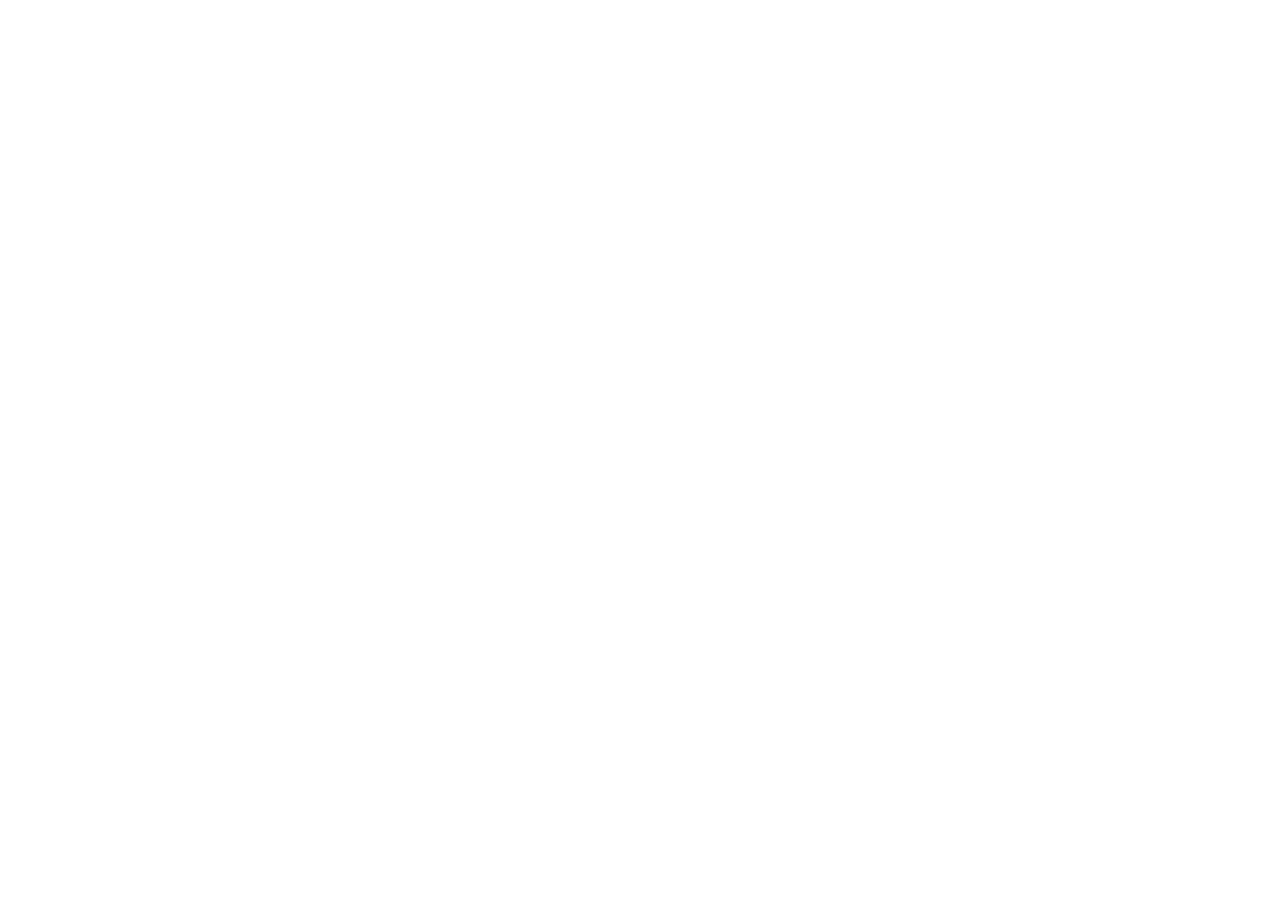
==== library/index.html @ 4f559829 "feat: add html and css file" ====
<!DOCTYPE html>
<html lang="en">
<head>
    <meta charset="UTF-8">
    <meta name="viewport" content="width=device-width, initial-scale=1.0">
    <title>Document</title>
</head>
<body>
    
</body>
</html>
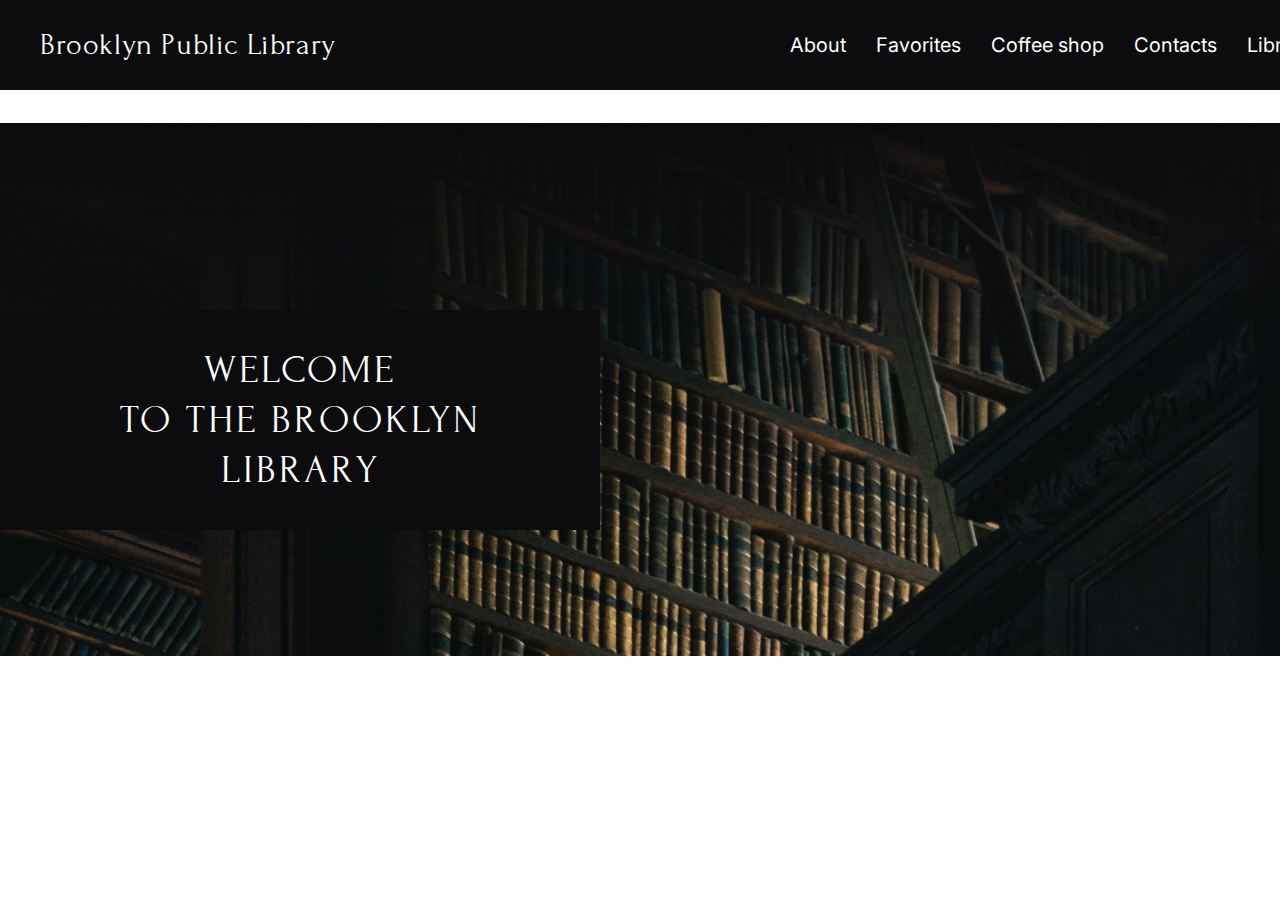
==== commit 4dd7ef77: "feat: add Welcome section" ====
--- a/library/index.html
+++ b/library/index.html
@@ -3,9 +3,41 @@
 <head>
     <meta charset="UTF-8">
     <meta name="viewport" content="width=device-width, initial-scale=1.0">
+    <link rel="preconnect" href="https://fonts.googleapis.com">
+    <link rel="preconnect" href="https://fonts.gstatic.com" crossorigin>
+    <link href="https://fonts.googleapis.com/css2?family=Forum&family=Inter&display=swap" rel="stylesheet">
+    <link rel="stylesheet" href="style.css">
     <title>Document</title>
 </head>
 <body>
-    
+    <header class="header">
+        <div class="container">
+            <div class="header__wrapper">
+            <h1 class="header__title title">Brooklyn Public Library</h1>
+            <div class="header__wrapper_small">
+            <nav class="header__navigation">
+                <ul class="header__list">
+                    <li class="header__items"> <a href="#">About</a> </li>
+                    <li class="header__items"> <a href="#">Favorites</a> </li>
+                    <li class="header__items"> <a href="#">Coffee shop</a></li>
+                    <li class="header__items"> <a href="#">Contacts</a> </li>
+                    <li class="header__items"> <a href="#">Library Card</a> </li>
+                </ul>
+            </nav>
+            <div class="header__icon"> <img src="icons/Subtract.svg" alt="icon">
+            </div>
+        </div>
+        </div>
+        </div>
+    </header>
+    <main class="main">
+        <section class="welcome">
+            <div class="container welcome__container">
+                <div class="welcome__wrapper">
+                    <to class="welcome__title title"> Welcome  <br> to the Brooklyn <br> Library</h2>
+                </div>
+            </div>
+        </section>
+    </main>
 </body>
 </html>--- a/library/style.css
+++ b/library/style.css
@@ -0,0 +1,104 @@
+*{
+    box-sizing: border-box;
+    margin: 0;
+    padding: 0;
+    font-family: 'Inter', sans-serif;
+    font-weight: 400;
+}
+.container{
+    width: 1440px;
+    margin: 0 auto;
+    padding: 0 20px;
+}
+
+.header{
+    height: 90px;
+    padding: 20px;
+    background-color: #0C0C0E;
+}
+
+.header__wrapper{
+    display: flex;
+    gap: 454px;
+}
+
+.title{
+    font-family: 'Forum', cursive;
+    font-weight: 400;
+    font-size: 40px;
+    line-height: 40px;
+    letter-spacing: 2px;
+    text-transform: capitalize;
+    color: #0C0C0E;
+}
+
+.header__title{
+    color: #FFF;
+    font-size: 30px;
+    line-height: 50px;
+    letter-spacing: 0.6px;
+}
+
+.header__wrapper_small{
+    display: flex;
+    gap: 40px;
+    align-items: center;
+}
+
+.header__list{
+    display: flex;
+    gap: 30px;
+    list-style: none;
+}
+
+.header__items a{
+    color: #FFFFFF;
+    line-height: 50px;
+    font-size: 20px;
+    text-decoration: none;
+}
+
+.header__items a:hover{
+    text-decoration: underline;
+    width: 28px;
+    height: 28px;
+
+}
+
+.header__icon{
+    flex-shrink: 0;
+    width: 28px;
+    height: 28px;
+}
+
+.header__icon img{
+    width: 28px;
+    height: 28px;
+}
+
+.welcome{
+    height: 600px;
+    background: url(img/1.png) no-repeat center/100%;
+}
+
+.welcome__container{
+    padding-top: 220px;
+    padding-left: 0;
+
+}
+
+.welcome__wrapper{
+    width: 600px;
+    height: 220px;
+    padding: 35px 40px;
+    background-color: #0C0C0E;
+    text-align: center;
+}
+
+
+.welcome__title{
+    color: #FFF;
+    line-height: 50px;
+    letter-spacing: 3px;
+    text-transform: uppercase;
+}
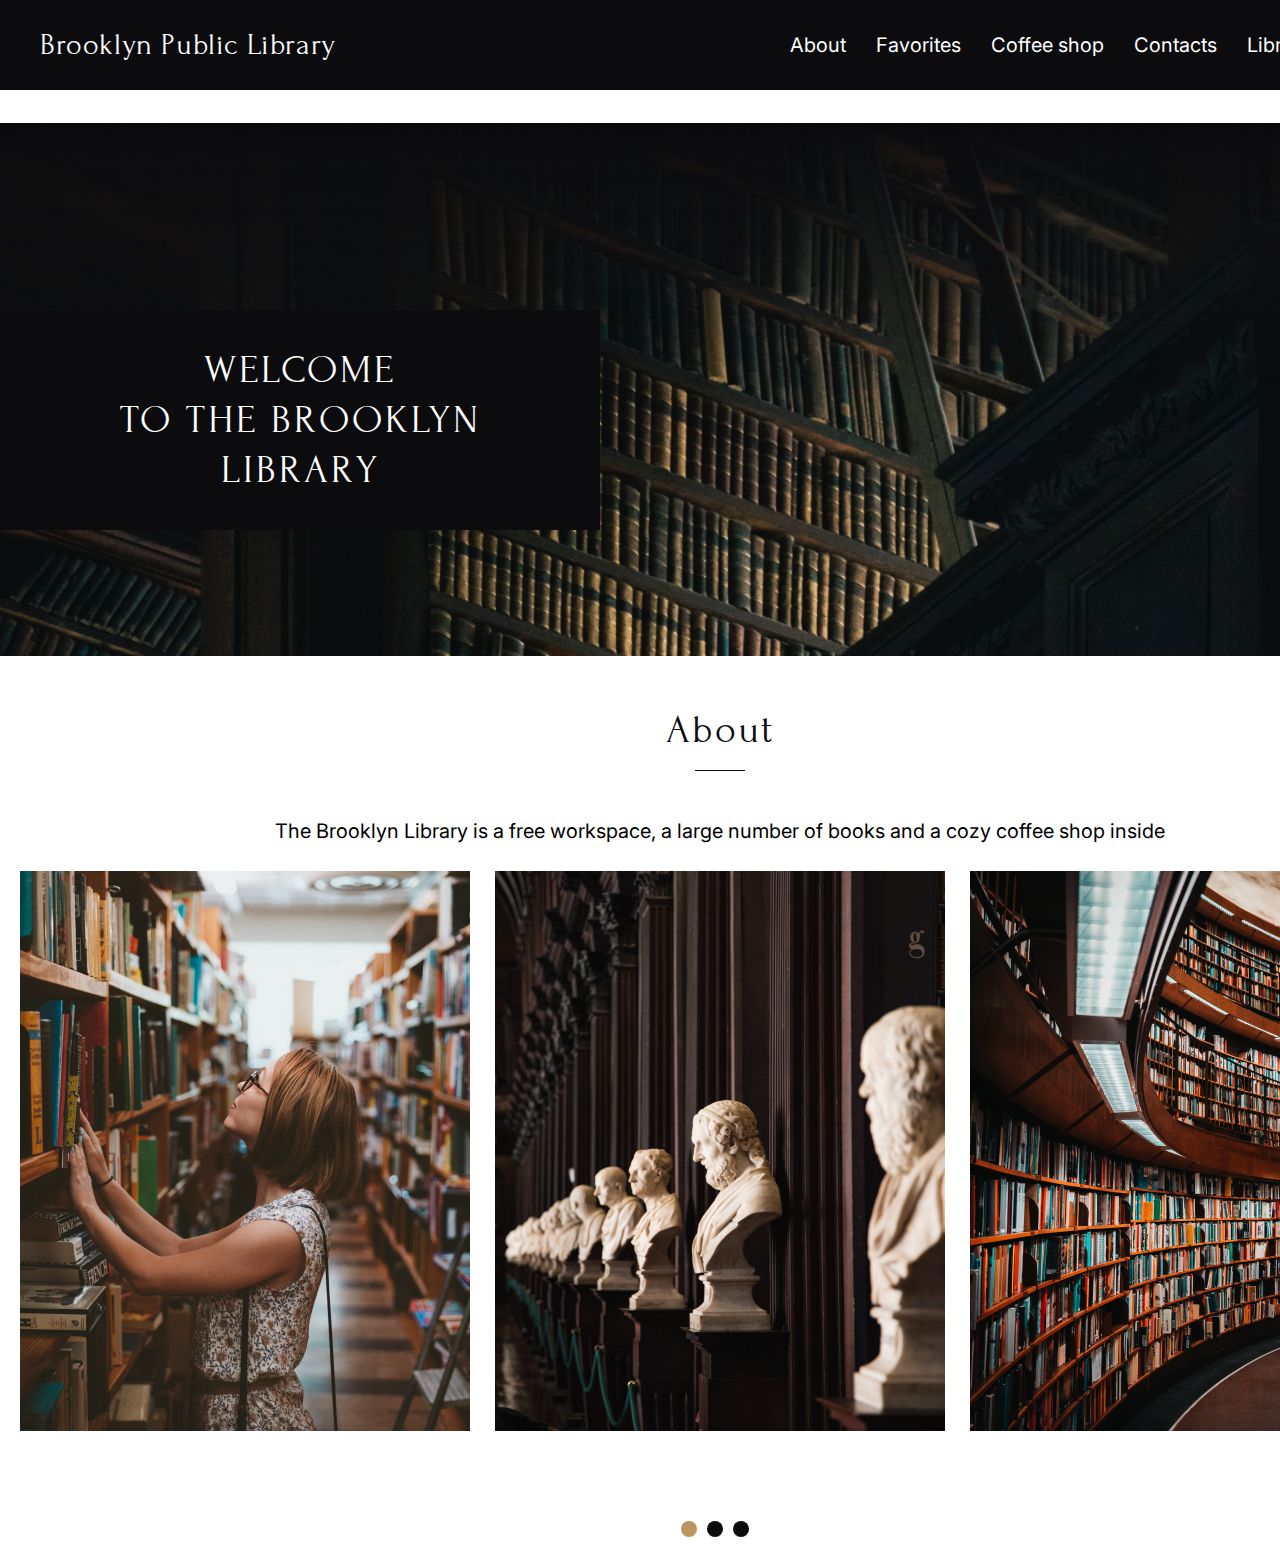
==== commit 99548efd: "feat: add section About" ====
--- a/library/index.html
+++ b/library/index.html
@@ -38,6 +38,26 @@
                 </div>
             </div>
         </section>
+        <section class="about">
+            <div class="container">
+                <div class="about__wrapper">
+                    <h2 class="about__title title">About</h2>
+                    <div class="line"></div>
+                    <div class="about__subtitle">The Brooklyn Library is a free workspace, a large number of books and a cozy coffee shop inside </div>
+                    <div class="about__carousel">
+                        <div class="about__items"> <img src="img/about1.png" alt="girl" class="about__img"></div>
+                        <div class="about__items"> <img src="img/about2.png" alt="statue" class="about__img"></div>
+                        <div class="about__items"> <img src="img/about3.png" alt="books" class="about__img"></div>
+                    </div>
+                    <div class="pagination">
+                        <div class="pagination__items"> <div class="active"></div></div>
+                        <div class="pagination__items"> <div></div></div>
+                        <div class="pagination__items"> <div></div></div>
+                    </div>
+                </div>
+
+            </div>
+        </section>
     </main>
 </body>
 </html>--- a/library/style.css
+++ b/library/style.css
@@ -95,10 +95,72 @@
     text-align: center;
 }
 
-
 .welcome__title{
     color: #FFF;
     line-height: 50px;
     letter-spacing: 3px;
     text-transform: uppercase;
 }
+
+.about{
+    height: 837px;
+    padding: 20px 0 40px 0;
+}
+
+.about__wrapper{
+    display: flex;
+    flex-direction: column;
+    justify-content: center;
+    align-items: center;
+}
+
+.line{
+    width: 50px;
+    height: 1px;
+    background-color:#0C0C0E;
+    margin-top: 20px;
+}
+
+.about__subtitle{
+    color: #000;
+    font-size: 20px;
+    line-height: 40px;
+    margin-top: 40px;
+}
+
+.about__carousel{
+    display: flex;
+    gap: 25px;
+    margin-top: 20px;
+}
+
+.about__items{
+    width: 450px;
+    height: 650px;
+}
+
+.about__items img{
+    width: 100%;
+}
+
+.pagination{
+    display: flex;
+}
+
+.pagination__items{
+    flex-shrink: 0;
+    width: 26px;
+    height: 26px;
+}
+
+.pagination__items div{
+    text-decoration: none;
+    width: 16px;
+    height: 16px;
+    border-radius: 50%;
+    background-color: #0C0C0E;
+}
+
+.pagination__items div.active{
+    background-color: #BB945F;
+}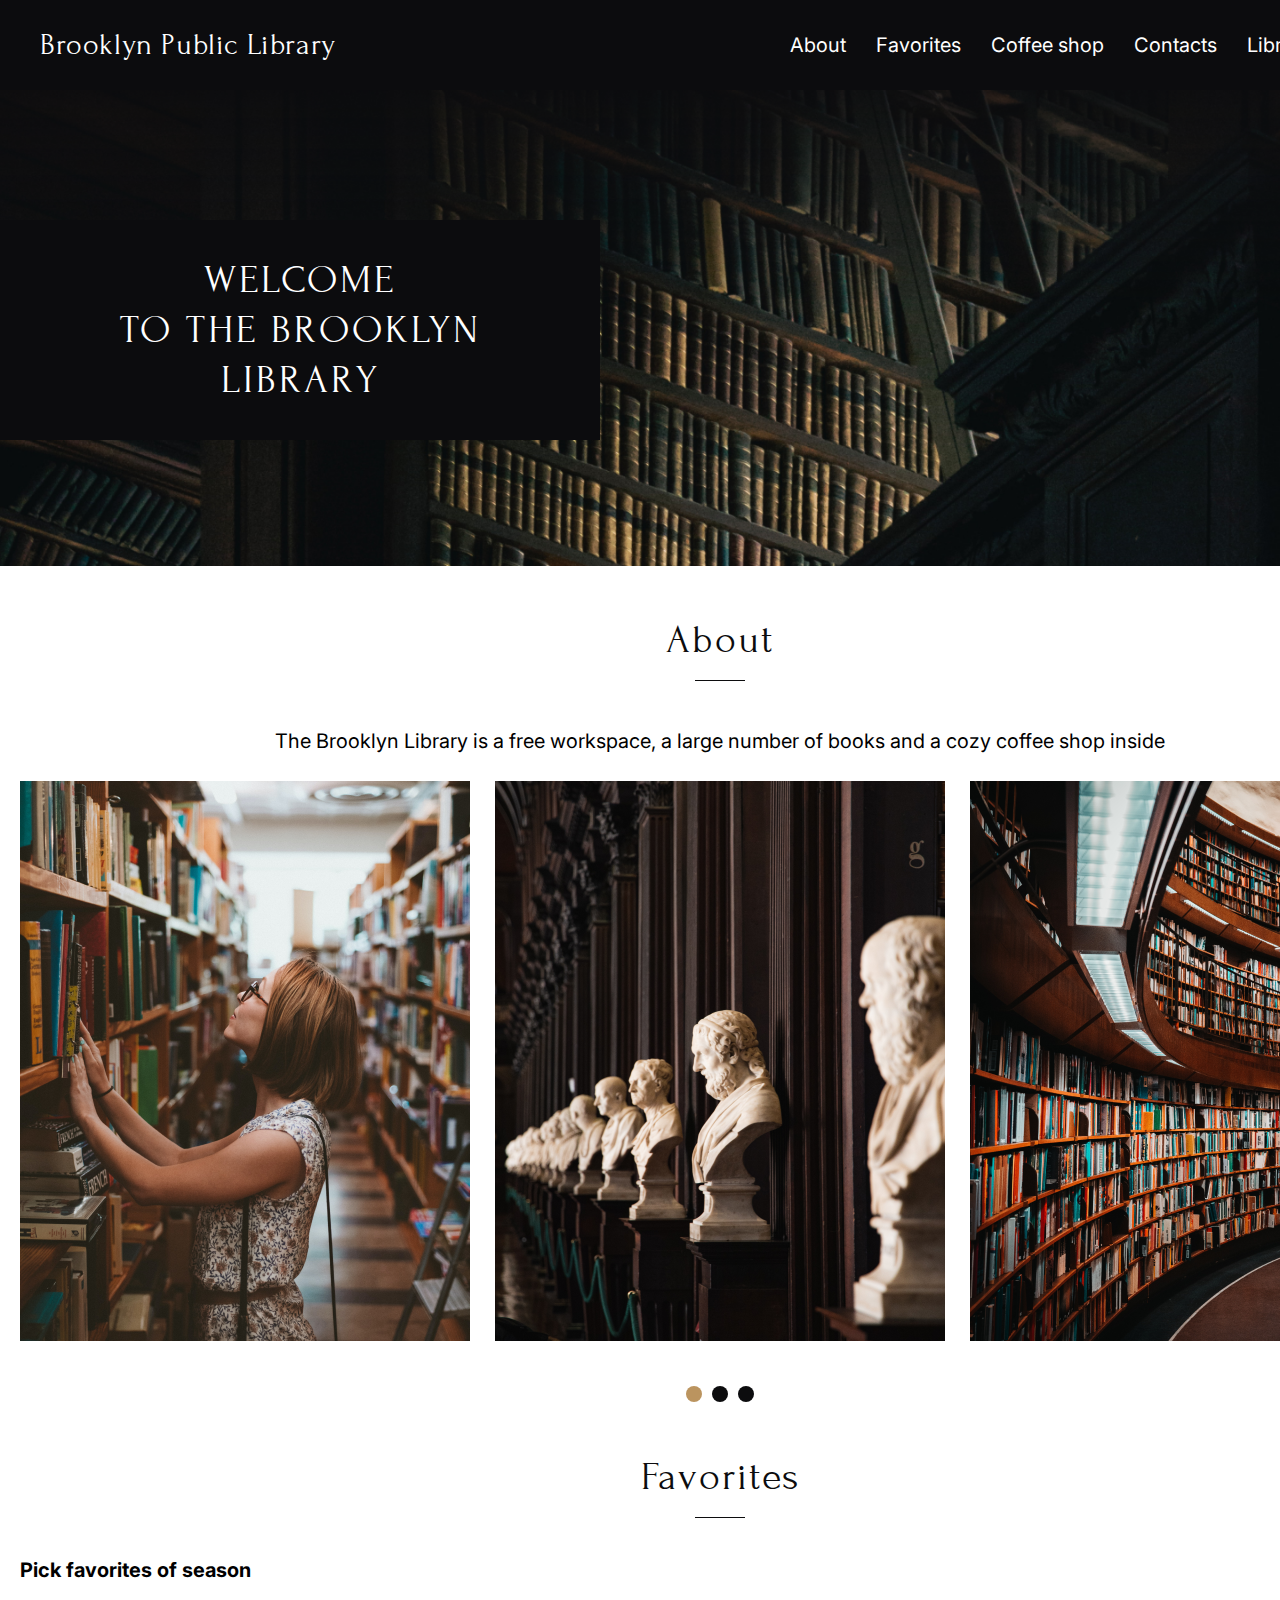
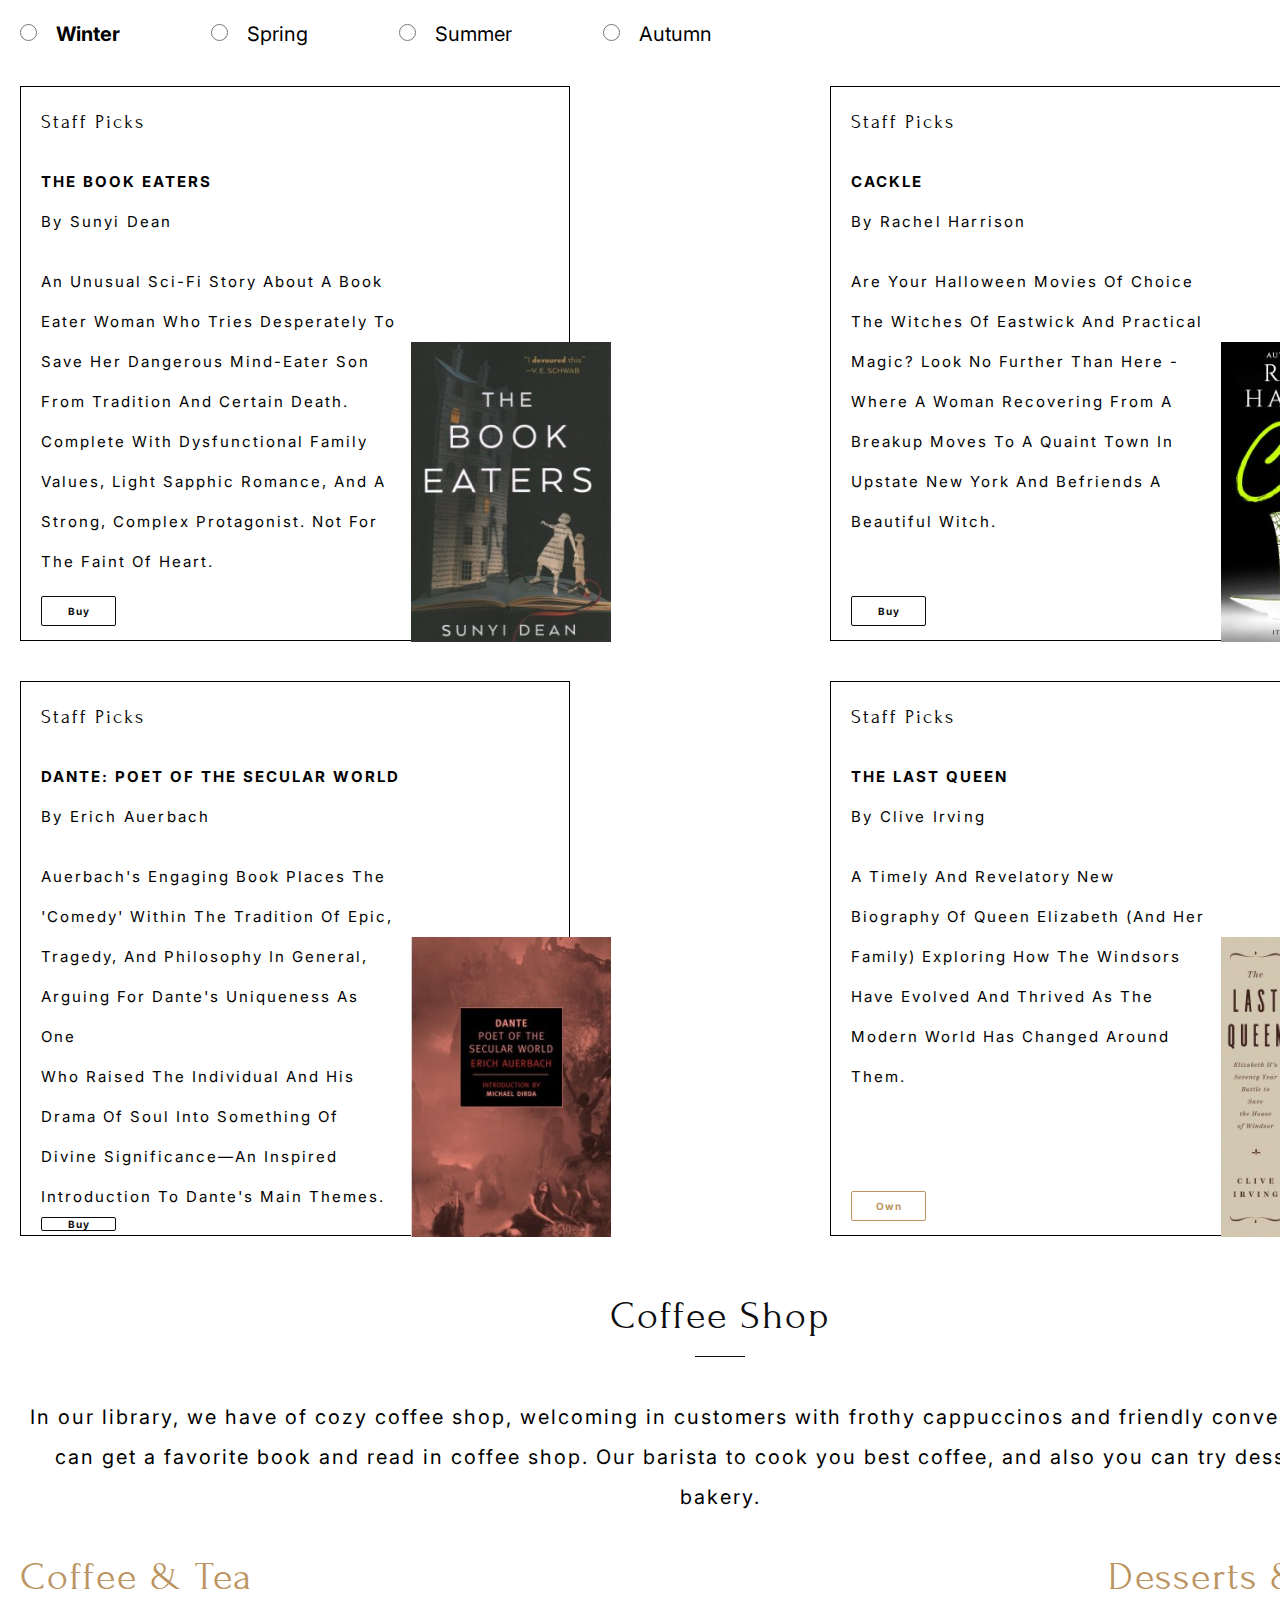
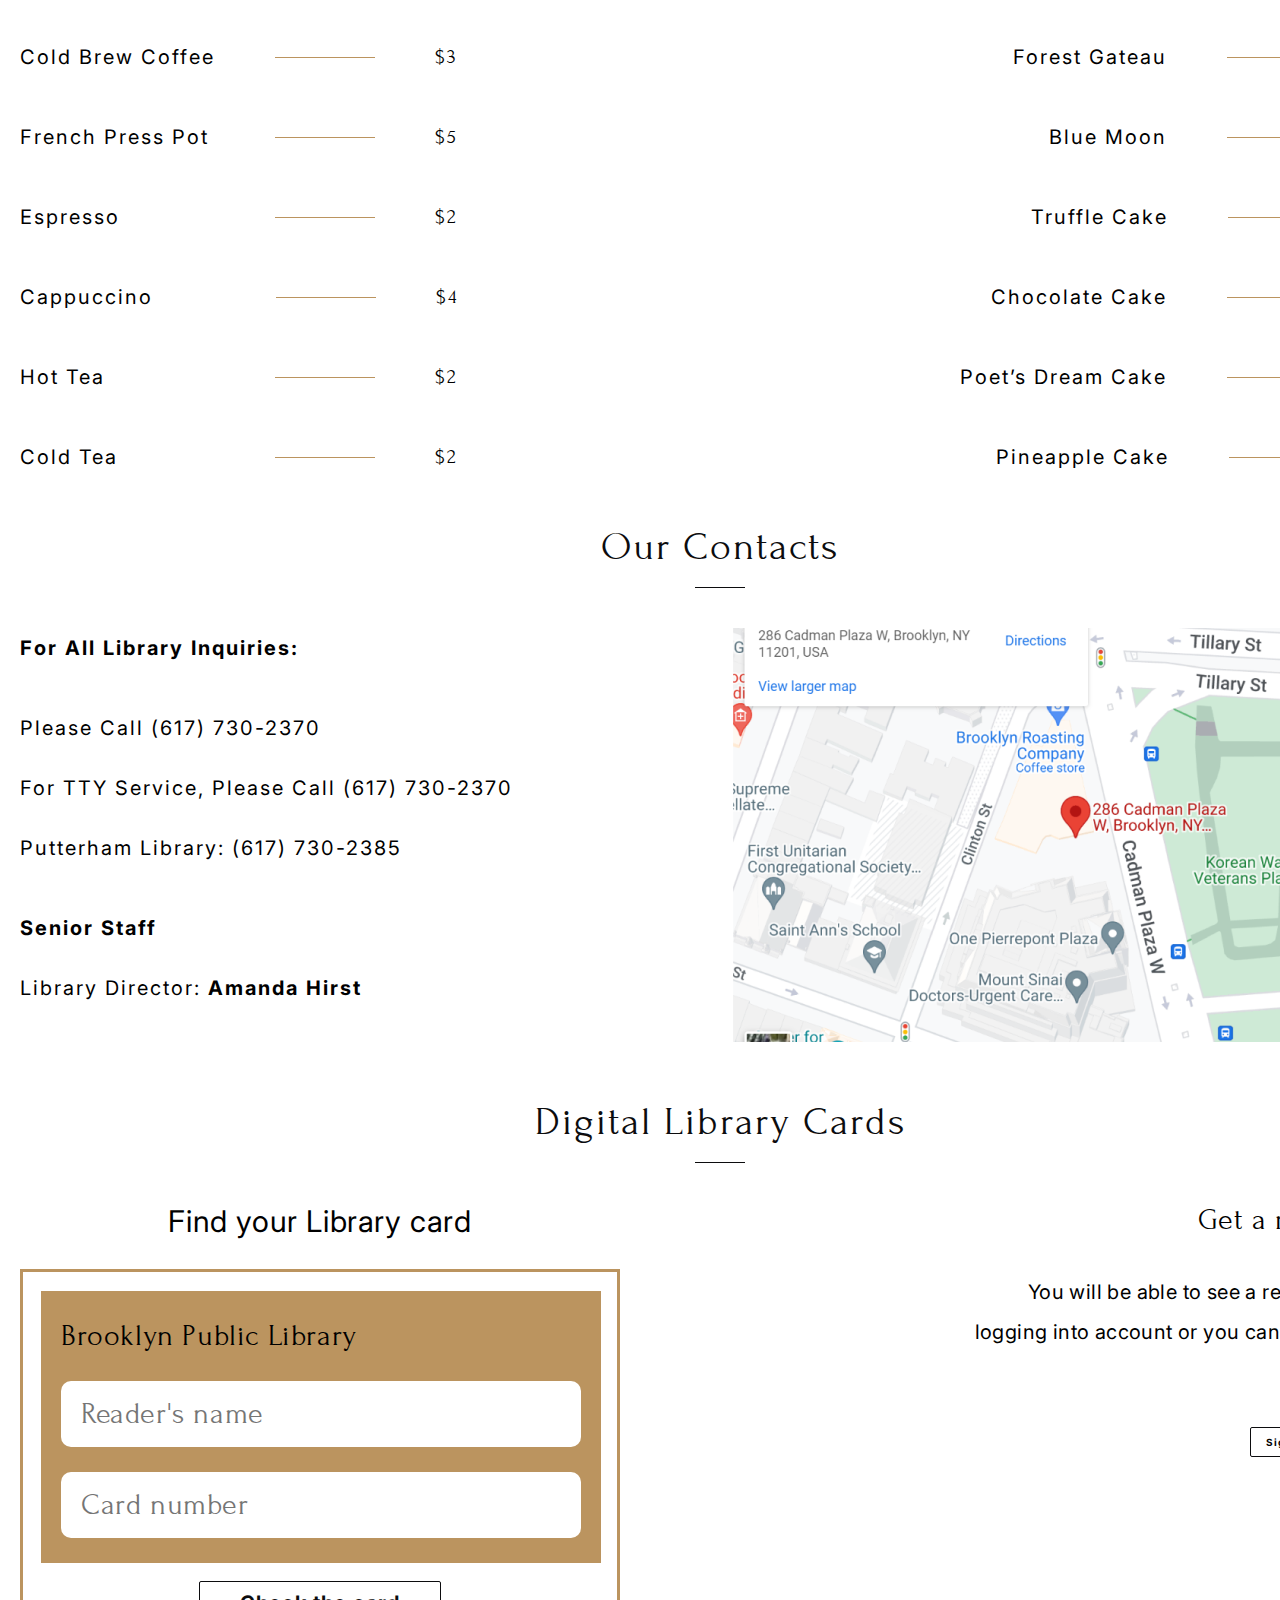
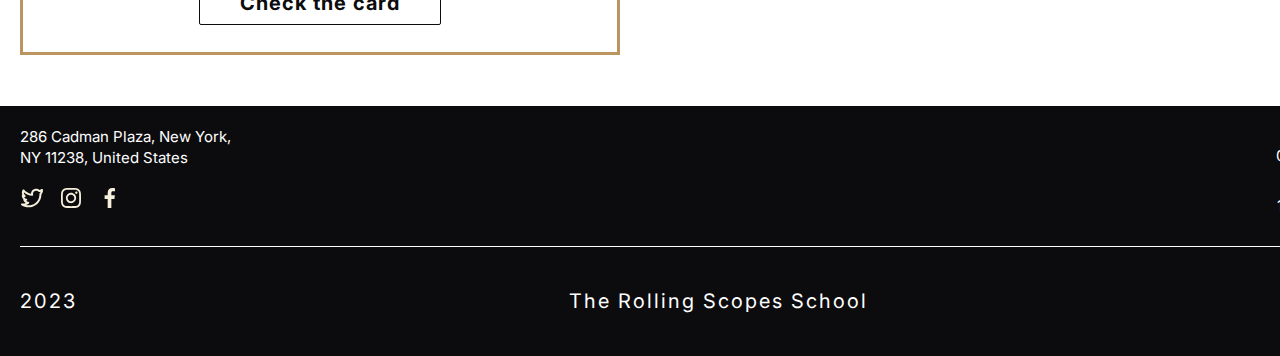
==== commit 8d7f529a: "feat: add all section" ====
--- a/library/index.html
+++ b/library/index.html
@@ -5,59 +5,435 @@
     <meta name="viewport" content="width=device-width, initial-scale=1.0">
     <link rel="preconnect" href="https://fonts.googleapis.com">
     <link rel="preconnect" href="https://fonts.gstatic.com" crossorigin>
-    <link href="https://fonts.googleapis.com/css2?family=Forum&family=Inter&display=swap" rel="stylesheet">
+    <link href="https://fonts.googleapis.com/css2?family=Forum&family=Inter:wght@400;700&display=swap" rel="stylesheet">    
     <link rel="stylesheet" href="style.css">
     <title>Document</title>
+    <link type="image/x-icon" rel="icon" href="icons/favicon.ico">
 </head>
 <body>
     <header class="header">
+        <div class="header__head">
         <div class="container">
             <div class="header__wrapper">
             <h1 class="header__title title">Brooklyn Public Library</h1>
             <div class="header__wrapper_small">
             <nav class="header__navigation">
                 <ul class="header__list">
-                    <li class="header__items"> <a href="#">About</a> </li>
-                    <li class="header__items"> <a href="#">Favorites</a> </li>
-                    <li class="header__items"> <a href="#">Coffee shop</a></li>
-                    <li class="header__items"> <a href="#">Contacts</a> </li>
-                    <li class="header__items"> <a href="#">Library Card</a> </li>
+                    <li class="header__items"> <a href="#about">About</a> </li>
+                    <li class="header__items"> <a href="#favorites">Favorites</a> </li>
+                    <li class="header__items"> <a href="#coffee">Coffee shop</a></li>
+                    <li class="header__items"> <a href="#contact">Contacts</a> </li>
+                    <li class="header__items"> <a href="#library">Library Card</a> </li>
                 </ul>
             </nav>
             <div class="header__icon"> <img src="icons/Subtract.svg" alt="icon">
             </div>
         </div>
         </div>
+    </div>
         </div>
-    </header>
-    <main class="main">
         <section class="welcome">
             <div class="container welcome__container">
                 <div class="welcome__wrapper">
-                    <to class="welcome__title title"> Welcome  <br> to the Brooklyn <br> Library</h2>
-                </div>
-            </div>
-        </section>
-        <section class="about">
+                    <h2 class="welcome__title title"> Welcome  <br> to the Brooklyn <br> Library</h2>
+                </div>
+            </div>
+        </section>
+
+    </header>
+    <main class="main">
+        <section class="about" id="about">
             <div class="container">
                 <div class="about__wrapper">
                     <h2 class="about__title title">About</h2>
-                    <div class="line"></div>
-                    <div class="about__subtitle">The Brooklyn Library is a free workspace, a large number of books and a cozy coffee shop inside </div>
+                    <div class="about__line line"></div>
+                    <div class="subtitle">The Brooklyn Library is a free workspace, a large number of books and a cozy coffee shop inside </div>
                     <div class="about__carousel">
                         <div class="about__items"> <img src="img/about1.png" alt="girl" class="about__img"></div>
                         <div class="about__items"> <img src="img/about2.png" alt="statue" class="about__img"></div>
                         <div class="about__items"> <img src="img/about3.png" alt="books" class="about__img"></div>
                     </div>
                     <div class="pagination">
-                        <div class="pagination__items"> <div class="active"></div></div>
-                        <div class="pagination__items"> <div></div></div>
-                        <div class="pagination__items"> <div></div></div>
-                    </div>
-                </div>
+                        <span class="pagination__items active"> </span>
+                        <span class="pagination__items"> </span>
+                        <span class="pagination__items"> </span>
+                    </div>
+                </div>
+            </div>
+        </section>
+        <section class="favorites" id="favorites">
+            <div class="container">
+                <div class="favorites__wrapper">
+                <h2 class="favorites__title title">Favorites</h2>
+                <div class="favorites__line line"></div>
+                <div class="favorites__subtitle">Pick favorites of season</div>
+            <div class="favorites__season">
+                <form action="#" class="favorite__form">
+                <input type="radio" id="winter" name="season" value="winter">
+                <label for="winter" class="favorite__formSeason season__active">Winter</label>
+                <input type="radio" id="spring" name="season" value="spring">
+                <label for="spring" class="favorite__formSeason">Spring</label>
+                <input type="radio" id="summer" name="season" value="summer">
+                <label for="summer" class="favorite__formSeason">Summer</label>
+                <input type="radio" id="autumn" name="season" value="autumn">
+                <label for="autumn" class="favorite__formSeason">Autumn</label>
+                </form>
+            </div>
+            <div class="favorites__books books books__winter">
+                <div class="booksWrapper">
+                    <div class="booksStaff">Staff Picks</div>
+                    <div class="books__line"></div>
+                        <h3 class="booksName"> The Book Eaters <br>
+                           <span>By Sunyi Dean</span></h3>
+                                <div class="booksInf"> An unusual sci-fi story about a book eater woman who tries desperately to save her dangerous
+                                    mind-eater son from tradition and certain death. Complete with dysfunctional family values, light Sapphic romance,
+                                    and a strong, complex protagonist. Not for the faint of heart.
+                                </div>
+                                <button type="button" class="booksBuy">Buy</button>
+                                <div class="booksImg"> <img src="img/winter1.png" alt="The Book Eaters"></div>
+                    </div>
+                <div class="booksWrapper">
+                    <div class="booksStaff">Staff Picks</div>
+                    <div class="books__line"></div>
+                        <h3 class="booksName">Cackle <br>
+                           <span>By Rachel Harrison</span> </h3>
+                                <div class="booksInf">Are your Halloween movies of choice The Witches of Eastwick and Practical Magic?
+                                    Look no further than here - where a woman recovering from a breakup moves to a quaint town in upstate
+                                    New York and befriends a beautiful witch.
+                                </div>
+                                <button type="button" class="booksBuy">Buy</button>
+                                <div class="booksImg"> <img src="img/winter2.png" alt="Cackle"></div>
+                    </div>
+                    <div class="booksWrapper">
+                        <div class="booksStaff">Staff Picks</div>
+                        <div class="books__line"></div>
+                            <h3 class="booksName"> Dante: Poet of the Secular World <br>
+                                <span>By Erich Auerbach </span></h3>
+                                    <div class="booksInf booksInf3"> Auerbach's engaging book places the 'Comedy' within the tradition of epic,
+                                        tragedy, and philosophy in general, arguing for Dante's uniqueness
+                                        as one <br> who raised the individual and his drama of soul into something of
+                                        divine significance—an inspired introduction to Dante's main themes. </div>
+                                    <button type="button" class="booksBuy">Buy</button>
+                                    <div class="booksImg"> <img src="img/winter3.png" alt="Dante"></div>
+                    </div>
+                <div class="booksWrapper">
+                    <div class="booksStaff">Staff Picks</div>
+                    <div class="books__line"></div>
+                        <h3 class="booksName">The Last Queen <br>
+                           <span>By Clive Irving</span> </h3>
+                                <div class="booksInf"> A timely and revelatory new biography of Queen Elizabeth (and her family)
+                                    exploring how the Windsors have evolved and thrived as the modern world has changed around them.
+                                </div>
+                                <button type="button" class="booksOwn" disabled>  Own </button>
+                                <div class="booksImg"> <img src="img/winter4.png" alt="The Last Queen"></div>
+                             </div>
+            </div>
+            <div class="favorites__books books books__spring">
+                <div class="booksWrapper">
+                    <div class="booksStaff">Staff Picks</div>
+                    <div class="books__line"></div>
+                        <h3 class="booksName">The Body <br>
+                            By Stephen King</h3>
+                                <div class="booksInf"> Powerful novel that takes you back to a nostalgic time, exploring 
+                                    both the beauty and danger and loss of innocence that is youth.
+                                </div>
+                                <button type="button" class="booksBuy">Buy</button>
+                                <div class="booksImg"> <img src="img/spring1.png" alt="The Body"></div>
+                    </div>
+                <div class="booksWrapper">
+                    <div class="booksStaff">Staff Picks</div>
+                    <div class="books__line"></div>
+                        <h3 class="booksName">Carry: A Memoir of Survival on Stolen Land<br>
+                            By Toni Jenson </h3>
+                                <div class="booksInf">This memoir about the author's relationship with gun violence 
+                                    feels both expansive and intimate, resulting in a lyrical indictment of the way things are.
+                                </div>
+                                <button type="button" class="booksBuy">Buy</button>
+                                <div class="booksImg"> <img src="img/spring2.png" alt="Carry"></div>
+                    </div>
+                    <div class="booksWrapper">
+                        <div class="booksStaff">Staff Picks</div>
+                        <div class="books__line"></div>
+                            <h3 class="booksName"> Days of Distraction <br>
+                                By Alexandra Chang </h3>
+                                    <div class="booksInf"> A sardonic view of Silicon Valley culture, a meditation on race,
+                                         and a journal of displacement and belonging, all in one form-defying package of spare prose. </div>
+                                         <button type="button" class="booksBuy">Buy</button>
+                                    <div class="booksImg"> <img src="img/spring3.png" alt="Days of Distraction"></div>
+                    </div>
+                <div class="booksWrapper">
+                    <div class="booksStaff">Staff Picks</div>
+                    <div class="books__line"></div>
+                        <h3 class="booksName">Dominicana<br>
+                            By Angie Cruz</h3>
+                                <div class="booksInf"> A fascinating story of a teenage girl who marries a man twice her age with the promise to bring her to America.
+                                     Her marriage is an opportunity for her family to eventually immigrate. For fans of Isabel Allende and Julia Alvarez.
+                                </div>
+                                <button type="button" class="booksOwn" disabled>  Own </button>
+                                <div class="booksImg"> <img src="img/spring4.png" alt="Dominicana"></div>
+                             </div>
+            </div>
+            <div class="favorites__books books books__summer">
+                <div class="booksWrapper">
+                    <div class="booksStaff">Staff Picks</div>
+                    <div class="books__line"></div>
+                        <h3 class="booksName">Crude: A Memoir <br>
+                            By Pablo Fajardo & ​​Sophie Tardy-Joubert</h3>
+                                <div class="booksInf"> Drawing and color by Damien Roudeau | This book illustrates 
+                                    the struggles of a group of indigenous Ecuadoreans as they try to sue the ChevronTexaco company 
+                                    for damage their oil fields did to the Amazon and her people
+                                </div>
+                                <button type="button" class="booksBuy">Buy</button>
+                                <div class="booksImg"> <img src="img/summer1.png" alt="Crude: A Memoir"></div>
+                    </div>
+                <div class="booksWrapper">
+                    <div class="booksStaff">Staff Picks</div>
+                    <div class="books__line"></div>
+                        <h3 class="booksName">Let My People Go Surfin<br>
+                            By Yvon Chouinard </h3>
+                                <div class="booksInf"> Chouinard—climber, businessman, environmentalist—shares tales of courage and persistence 
+                                    from his experience of founding and leading Patagonia, Inc. 
+                                    Full title: Let My People Go Surfing: The Education of a Reluctant Businessman, Including 10 More Years of Business Unusual.
+                                </div>
+                                <button type="button" class="booksBuy">Buy</button>
+                                <div class="booksImg"> <img src="img/summer2.png" alt="Let My People Go Surfin"></div>
+                    </div>
+                    <div class="booksWrapper">
+                        <div class="booksStaff">Staff Picks</div>
+                        <div class="books__line"></div>
+                            <h3 class="booksName"> The Octopus Museum: Poems <br>
+                                By Brenda Shaughnessy </h3>
+                                    <div class="booksInf"> This collection of bold and scathingly beautiful feminist poems 
+                                        imagines what comes after our current age of environmental destruction, racism, sexism, and divisive politics. </div>
+                                    <a href="#" class="booksBuy">Buy</a>
+                                    <div class="booksImg"> <img src="img/summer3.png" alt="The Octopus Museum: Poems"></div>
+                    </div>
+                <div class="booksWrapper">
+                    <div class="booksStaff">Staff Picks</div>
+                    <div class="books__line"></div>
+                        <h3 class="booksName">Shark Dialogues: A Novel<br>
+                            By Kiana Davenport</h3>
+                                <div class="booksInf"> An epic saga of seven generations of one family encompasses the tumultuous history of Hawaii as a Hawaiian woman gathers 
+                                    her four granddaughters together in an erotic tale of villains and dreamers, queens and revolutionaries, lepers and healers.
+                                </div>
+                                <button type="button" class="booksBuy">Buy</button>
+                                <div class="booksImg"> <img src="img/summer4.png" alt="Shark Dialogues: A Nove"></div>
+                             </div>
+            </div>
+            <div class="favorites__books books books__autumn">
+                <div class="booksWrapper">
+                    <div class="booksStaff">Staff Picks</div>
+                    <div class="books__line"></div>
+                        <h3 class="booksName">Casual Conversation<br>
+                            By Renia White</h3>
+                                <div class="booksInf"> White's impressive debut collection takes readers through and beyond the concepts of conversation and the casual -
+                                     both what we say to each other and what we don't, examining the possibilities around how we construct and communicate identity.
+                                </div>
+                                <a href="#" class="booksBuy">Buy</a>
+                                <div class="booksImg"> <img src="img/autumn1.png" alt="Casual Conversation"></div>
+                    </div>
+                <div class="booksWrapper">
+                    <div class="booksStaff">Staff Picks</div>
+                    <div class="books__line"></div>
+                        <h3 class="booksName">The Great Fire<br>
+                            By Lou Ureneck </h3>
+                                <div class="booksInf"> The harrowing story of an ordinary American and a principled Naval officer who, horrified by the burning of Smyrna,
+                                    led an extraordinary rescue effort that saved a quarter of a million refugees from the Armenian Genocide
+                                </div>
+                                <button type="button" class="booksBuy">Buy</button>
+                                <div class="booksImg"> <img src="img/autumn2.png" alt="The Great Fire"></div>
+                    </div>
+                    <div class="booksWrapper">
+                        <div class="booksStaff">Staff Picks</div>
+                        <div class="books__line"></div>
+                            <h3 class="booksName"> Rickey: The Life and Legend <br>
+                                By Howard Bryant </h3>
+                                    <div class="booksInf"> With the fall rolling around, one can't help but think of baseball's postseason coming up! And what better
+                                        way to prepare for it than reading the biography of one of the game's all-time greatest performers, the Man of Steal, Rickey Henderson?</div>
+                                    <a href="#" class="booksBuy">Buy</a>
+                                    <div class="booksImg"> <img src="img/autumn3.png" alt="Rickey: The Life and Legend"></div>
+                    </div>
+                <div class="booksWrapper">
+                    <div class="booksStaff">Staff Picks</div>
+                    <div class="books__line"></div>
+                        <h3 class="booksName">Slug: And Other Stories<br>
+                            By Megan Milks</h3>
+                                <div class="booksInf"> Exes Tegan and Sara find themselves chained together by hairballs of codependency.
+                                    A father and child experience the shared trauma of giving birth to gods from their wounds.
+                                </div>
+                                <button type="button" class="booksBuy">Buy</button>
+                                <div class="booksImg"> <img src="img/autumn4.png" alt="Slug: And Other Stories"></div>
+                             </div>
+            </div>
+        </div>
+            </div>
+        </section>
+        <section class="coffeeShop" id="coffee">
+            <div class="container">
+                <div class="coffeeShop__wrapper">
+                    <h2 class="coffeeShop__title title">Coffee shop</h2>
+                    <div class="coffeeShop__line line"></div>
+                    <div class="coffeeShop__subtitle subtitle">In our library, we have of cozy coffee shop, welcoming in customers with frothy cappuccinos and friendly conversation.
+                        You can get a favorite book and read in coffee shop. Our barista to cook you best coffee, and also you can try desserts from bakery.</div>
+               <div class="coffeeShop__menu">
+                <div class="coffeeShop__items">
+                    <h3 class="coffeeShop__dishTitle">Coffee & Tea </h3>
+                    <div class="coffeeShop__dishItems coffeeShop__dishItems_left">
+                        <h4 class="coffeeShop__dishSubtitle">Cold Brew Coffee</h4>
+                        <div class="coffeeShop__dishLine"></div>
+                        <div class="coffeeShop__dishPrice">$3</div>
+                    </div>
+                    <div class="coffeeShop__dishItems coffeeShop__dishItems_left">
+                        <h4 class="coffeeShop__dishSubtitle">French Press Pot</h4>
+                        <div class="coffeeShop__dishLine"></div>
+                        <div class="coffeeShop__dishPrice">$5</div>
+                    </div>
+                    <div class="coffeeShop__dishItems coffeeShop__dishItems_left">
+                        <h4 class="coffeeShop__dishSubtitle">Espresso</h4>
+                        <div class="coffeeShop__dishLine"></div>
+                        <div class="coffeeShop__dishPrice">$2</div>
+                    </div>
+                    <div class="coffeeShop__dishItems coffeeShop__dishItems_left">
+                        <h4 class="coffeeShop__dishSubtitle">Cappuccino</h4>
+                        <div class="coffeeShop__dishLine"></div>
+                        <div class="coffeeShop__dishPrice">$4</div>
+                    </div>
+                    <div class="coffeeShop__dishItems coffeeShop__dishItems_left">
+                        <h4 class="coffeeShop__dishSubtitle">Hot tea</h4>
+                        <div class="coffeeShop__dishLine"></div>
+                        <div class="coffeeShop__dishPrice">$2</div>
+                    </div>
+                    <div class="coffeeShop__dishItems coffeeShop__dishItems_left">
+                        <h4 class="coffeeShop__dishSubtitle">Cold tea</h4>
+                        <div class="coffeeShop__dishLine"></div>
+                        <div class="coffeeShop__dishPrice">$2</div>
+                    </div>
+                </div>
+                <div class="coffeeShop__items coffeeShop__items_right">
+                    <h3 class="coffeeShop__dishTitle">Desserts & Cakes  </h3>
+                    <div class="coffeeShop__dishItems">
+                        <h4 class="coffeeShop__dishSubtitle">Forest Gateau</h4>
+                        <div class="coffeeShop__dishLine"></div>
+                        <div class="coffeeShop__dishPrice">$16</div>
+                    </div>
+                    <div class="coffeeShop__dishItems">
+                        <h4 class="coffeeShop__dishSubtitle">Blue Moon</h4>
+                        <div class="coffeeShop__dishLine"></div>
+                        <div class="coffeeShop__dishPrice">$16</div>
+                    </div>
+                    <div class="coffeeShop__dishItems">
+                        <h4 class="coffeeShop__dishSubtitle">Truffle Cake</h4>
+                        <div class="coffeeShop__dishLine"></div>
+                        <div class="coffeeShop__dishPrice">$15</div>
+                    </div>
+                    <div class="coffeeShop__dishItems">
+                        <h4 class="coffeeShop__dishSubtitle">Chocolate Cake</h4>
+                        <div class="coffeeShop__dishLine"></div>
+                        <div class="coffeeShop__dishPrice">$18</div>
+                    </div>
+                    <div class="coffeeShop__dishItems">
+                        <h4 class="coffeeShop__dishSubtitle">Poet’s Dream Cake</h4>
+                        <div class="coffeeShop__dishLine"></div>
+                        <div class="coffeeShop__dishPrice">$16</div>
+                    </div>
+                    <div class="coffeeShop__dishItems">
+                        <h4 class="coffeeShop__dishSubtitle">Pineapple Cake</h4>
+                        <div class="coffeeShop__dishLine"></div>
+                        <div class="coffeeShop__dishPrice">$14</div>
+                    </div>
+                </div>
+               </div>
+                    </div>
+            </div>
+        </section>
+        <section class="contact" id="contact">
+            <div class="container">
+                <div class="contact__wrapper">
+                    <h2 class="contact__title title">Our Contacts</h2>
+                    <div class="contact__line line"></div>
+                    <div class="contact__infWrapper">
+                        <div class="contact__infContact">
+                        <h4 class="contact__subtitle">For all Library inquiries:</h4>
+                        <div class="contact__call contact_fz20">Please call <a href="tel:6177302370">(617) 730-2370</a></div>
+                        <div class="contact__callTyy contact_fz20">For TTY service, please call <a href="tel:6177302370">(617) 730-2370</a></div>
+                        <div class="contact__library contact_fz20">Putterham Library: <a href="tel:6177302385">(617) 730-2385</a> </div>
+                        <h4 class="contact__subtitle contact__subtitle_m">Senior Staff</h4>
+                        <div class="contact__director contact_fz20">Library Director: <a href="mailto:AmandaHirst@gmail.com">Amanda Hirst</a></div>
+                    </div>
+                    <div class="contact__infMap">
+                        <img src="img/map.png" alt="map">
+                    </div>
+                    </div>
 
+                </div>
+            </div>
+        </section>
+        <section class="libraryCard" id="library">
+            <div class="container">
+                <div class="libraryCard__wrapper">
+                    <h2 class="libraryCard__title title">Digital Library Cards</h2>
+                    <div class="libraryCard__line line"></div>
+                    <div class="libraryCard__container">
+                        <div class="libraryCard__items">
+                            <h3 class="libraryCard__subtitle">Find your Library card</h3>
+                            <div class="libraryCard__searchWrapper">
+                            <form action="#" class="form">
+                                <div class="form__color">
+                                <div class="form__title">Brooklyn Public Library</div>
+                                <input type="text" class="form__name" name="name"  placeholder="Reader's name" required pattern="^[a-zA-Z]+$">
+                                <input type="text" class="form__number" name="number" placeholder="Card number" required pattern="^[a-zA-Z][0-9]+$">
+                            </div>
+                                <button type="button" class="from__button">Check the card</button>
+                            </form>
+                            </div>
+                        </div>
+                        <div class="libraryCard__items">
+                            <h4 class="libraryCard__subsubtitle">Get a reader card</h4>
+                            <div class="libraryCard__inf">You will be able to see a reader 
+                                card after logging into account or you can register a new account</div>
+                        <div class="libraryCard__buttons">
+                            <button class="btn__sign btn">Sign Up</button>
+                            <button class="btn__log btn">Log in</button>
+                        </div>
+                        </div>
+                    </div>
+                </div>
             </div>
         </section>
     </main>
+    <div class="footer">
+        <div class="container">
+            <div class="footer__wrapper">
+                <div class="footer__address">
+                    <a href="https://goo.gl/maps/3po2JJEZiawG88YS6"> 286 Cadman Plaza, New York, NY 11238, United States</a>
+                        <ul class="footer__social">
+                        <li><a href="https://twitter.com/i/flow/login" class="footer__twi"> <img src="icons/twi.svg" alt="twitter">
+                        </a></li>
+                        <li><a href="https://www.instagram.com/" class="footer__ins"> <img src="icons/ins.svg" alt="instagram">
+                        </a></li>
+                        <li> <a href="https://www.facebook.com/" class="footer__face"> <img src="icons/face.svg" alt="facebook">
+                        </a></li>
+                    </ul>
+                </div>
+                <div class="footer__worktime">
+                    <div class="footer__weekdays">
+                        Mon - Fri <br>
+                        08:00 am - 07:00 pm
+                    </div>
+                    <div class="footer__weekend">
+                        Sat - Sun <br>
+                        10:00 am - 06:00 pm
+                    </div>
+                </div>
+            </div>
+            <div class="footer__line">
+            </div>
+            <div class="footer__wrapperMini">
+                <div class="footer__year">2023</div>
+                <div class="footer__school"><a href="https://rs.school/js-stage0/">The Rolling Scopes School</a></div>
+                <div class="footer__name"><a href="https://github.com/AnisiaK?tab=repositories">Anisiia</a></div>
+            </div>
+        </div>
+    </div>
 </body>
 </html>--- a/library/style.css
+++ b/library/style.css
@@ -1,3 +1,7 @@
+html {
+    scroll-behavior: smooth;
+  }
+
 *{
     box-sizing: border-box;
     margin: 0;
@@ -12,6 +16,10 @@
 }
 
 .header{
+    height: 600px;
+    background: url(img/1.png) no-repeat center/100%;
+}
+.header__head{
     height: 90px;
     padding: 20px;
     background-color: #0C0C0E;
@@ -76,13 +84,8 @@
     height: 28px;
 }
 
-.welcome{
-    height: 600px;
-    background: url(img/1.png) no-repeat center/100%;
-}
-
 .welcome__container{
-    padding-top: 220px;
+    padding-top: 130px;
     padding-left: 0;
 
 }
@@ -107,7 +110,9 @@
     padding: 20px 0 40px 0;
 }
 
-.about__wrapper{
+
+
+.about__wrapper, .coffeeShop__wrapper, .contact__wrapper, .libraryCard__wrapper{
     display: flex;
     flex-direction: column;
     justify-content: center;
@@ -121,7 +126,8 @@
     margin-top: 20px;
 }
 
-.about__subtitle{
+
+.subtitle{
     color: #000;
     font-size: 20px;
     line-height: 40px;
@@ -136,7 +142,7 @@
 
 .about__items{
     width: 450px;
-    height: 650px;
+    height: 560px;
 }
 
 .about__items img{
@@ -145,22 +151,556 @@
 
 .pagination{
     display: flex;
+    margin-top: 40px;
 }
 
 .pagination__items{
     flex-shrink: 0;
     width: 26px;
     height: 26px;
-}
-
-.pagination__items div{
+    position: relative;
+    cursor: pointer;
+}
+
+.pagination__items::before{
+    content:"";
+    position: absolute;
+    top: 50%;
+    left: 50%;
+    width: 16px;
+    height: 16px;
+    border-radius: 50%;
+    background-color: #0C0C0E;
+    transform: translate(-50%, -50%);
+
+
+}
+.pagination__items a{
+    display: block;
     text-decoration: none;
     width: 16px;
     height: 16px;
     border-radius: 50%;
     background-color: #0C0C0E;
-}
-
-.pagination__items div.active{
+    margin: 10px;
+}
+
+.pagination__items.active::before{
+    content:"";
     background-color: #BB945F;
-}+}
+
+.favorites{
+    padding: 20px 0 40px 0;
+}
+
+.favorites__wrapper{
+    display: flex;
+    flex-direction: column;
+    justify-content: center;
+}
+.favorites__subtitle{
+    margin-top: 40px;
+    font-size: 20px;
+    font-weight: 700;
+    line-height: normal
+}
+
+.favorite__form input{
+    width: 17px;
+    height: 17px;
+    font-weight: 900;
+}
+
+.favorite__formSeason {
+    font-size: 20px;
+    font-style: normal;
+    line-height: normal;
+    margin-left: 10px;
+    padding: 5px;
+    cursor: pointer;
+}
+
+.season__active{
+    font-weight: 700;
+}
+
+
+.favorite__form input{
+    margin-left: 82px;
+    padding: 5px;
+    cursor: pointer;
+}
+
+.favorite__form input:first-child{
+    margin-left: 0;
+}
+
+.books{
+    display: flex;
+    flex-wrap: wrap;
+    justify-content: space-between;
+    margin-top: 40px;
+}
+
+.booksWrapper{
+    width: 550px;
+    height: 555px;
+    border: 1px solid #000;
+    display: flex;
+    flex-direction: column;
+    padding-bottom: 14px;
+    position: relative;
+    margin-bottom: 0;
+}
+
+.booksWrapper:nth-child(2){
+    margin-right: 40px;
+}
+
+.booksWrapper:nth-child(3){
+    margin-top: 40px;
+}
+
+.booksWrapper:nth-child(4){
+    margin-top: 40px;
+    margin-right: 40px;
+}
+
+.booksStaff{
+    font-size: 20px;
+    font-family: 'Forum', cursive;
+    line-height: 40px;
+    letter-spacing: 2px;
+    text-transform: capitalize;
+    margin: 15px 0 20px 20px;
+}
+
+.booksName{
+    font-size: 15px;
+    font-weight: 700;
+    line-height: 40px;
+    letter-spacing: 2px;
+    text-transform: uppercase;
+    margin-left: 20px;
+    margin-bottom: 20px;
+}
+
+.booksName span{
+    text-transform: capitalize;
+    letter-spacing: 2.2px;
+}
+
+.booksInf{
+    width: 355px;
+    margin-left: 20px;
+    font-size: 15px;
+    line-height: 40px;
+    letter-spacing: 2px;
+    text-transform: capitalize;
+    flex-grow: 1;
+}
+.booksInf3{
+    width: 357px;
+}
+
+.booksBuy{
+    display: block;
+    width: 75px;
+    height: 30px;
+    font-size: 10px;
+    font-weight: 700;
+    line-height: normal;
+    letter-spacing: 1px;
+    border-radius: 2px;
+    border: 1px solid #0C0C0E;
+    text-decoration: none;
+    color: #0C0C0E;
+    align-self: baseline;
+    margin-left: 20px;
+    background-color: #fff;
+    cursor: pointer;
+}
+
+.booksBuy:hover{
+    background-color: #BB945F;
+    transition: all ease-in 0.7s;
+
+}
+
+.booksOwn{
+    color: #BB945F;
+    font-size: 10px;
+    font-weight: 700;
+    line-height: normal;
+    letter-spacing: 1px;
+    border-radius: 2px;
+    border: 1px solid #BB945F;
+    width: 75px;
+    height: 30px;
+    cursor: pointer;
+    margin-left: 20px;
+    background-color: #fff;
+
+}
+
+.booksImg{
+    position: absolute;
+    top: 255px;
+    left: 390px;
+}
+
+.books__autumn{
+    display: none;
+}
+
+.books__summer{
+    display: none;
+}
+
+.books__spring{
+    display: none;
+}
+
+.coffeeShop{
+    padding: 20px 0 40px 0;
+    height: 841px;
+}
+
+.favorites__title, .favorites__line, .coffeeShop__title, .coffeeShop__line, .contact__title, .contact__line, .libraryCard__title, .libraryCard__line {
+    align-self: center;
+}
+
+.favorites__season{
+    margin-top: 40px;
+}
+
+.coffeeShop__subtitle{
+    letter-spacing: 2px;
+    text-align: center;
+}
+
+.coffeeShop__menu{
+    display: flex;
+    justify-content: space-between;
+    margin-top: 40px;
+}
+
+.coffeeShop__wrapper, .contact__wrapper, .libraryCard__wrapper {
+    align-items:normal;
+}
+
+.coffeeShop__dishTitle{
+    font-family: 'Forum', cursive;
+    color: #BB945F;
+    font-size: 40px;
+    font-weight: 400;
+    line-height: 40px;
+    letter-spacing: 2px;
+    text-transform: capitalize;
+}
+.coffeeShop__dishItems{
+    display: flex;
+    margin-top: 40px;
+}
+
+.coffeeShop__dishSubtitle{
+    font-size: 20px;
+    line-height: 40px;
+    letter-spacing: 2px;
+    text-transform: capitalize;
+    margin-right: 60px;
+}
+.coffeeShop__dishLine{
+    width: 100px;
+    height: 1px;
+    background-color: #BB945F;
+    margin-right: 60px;
+    align-self:center;
+}
+
+.coffeeShop__dishPrice{
+    font-family: 'Forum', cursive;
+    font-size: 20px;
+    line-height: 40px;
+    letter-spacing: 2px;
+    text-transform: capitalize;
+
+}
+
+.coffeeShop__dishItems_left .coffeeShop__dishSubtitle{
+    flex-grow: 1;
+}
+
+.coffeeShop__items_right .coffeeShop__dishItems{
+    justify-content: flex-end;
+}
+
+.contact{
+    height: 575px;
+    padding: 10px 0 40px 0;
+}
+
+.contact__infWrapper{
+    display: flex;
+    justify-content: space-between;
+    margin-top: 40px;
+}
+
+.contact__subtitle{
+    font-size: 20px;
+    font-weight: 700;
+    line-height: 40px;
+    letter-spacing: 2px;
+    text-transform: capitalize;
+}
+
+.contact_fz20{
+    font-size: 20px;
+    line-height: 40px;
+    letter-spacing: 2px;
+    text-transform: capitalize;
+}
+
+.contact__call, .contact__subtitle_m{
+    margin-top: 40px;
+}
+
+.contact__call a, .contact__callTyy a, .contact__library a{
+    color:#000;
+    text-decoration: none;
+}
+
+.contact__callTyy, .contact__library, .contact__director{
+    margin-top: 20px;
+}
+
+.contact__director a{
+    color:#000;
+    text-decoration: none;
+    font-weight: 700;
+}
+
+.contact__infMap{
+    width: 696px;
+    height: 414px;
+}
+
+.contact__infMap img{
+    width: 100%;
+}
+
+.libraryCard {
+    height: 614px;
+    padding: 10px 0 41px 0;
+}
+
+.libraryCard__container{
+    display: flex;
+    margin-top: 40px;
+    justify-content: space-between;
+}
+
+.libraryCard__subtitle{
+    font-size: 30px;
+    line-height: normal;
+    letter-spacing: 0.6px;
+    text-align: center;
+}
+
+.libraryCard__items:nth-child(2){
+    display: flex;
+    flex-direction: column;
+    align-items: flex-end;
+}
+
+.libraryCard__subsubtitle{
+    font-family: 'Forum', cursive;
+    font-size: 30px;
+    line-height: normal;
+    letter-spacing: 0.6px;
+}
+
+.libraryCard__inf{
+    margin-top: 35px;
+    width: 456px;
+    text-align: right;
+    font-size: 20px;
+    line-height: 40px;
+    letter-spacing: 0.4px;
+}
+
+.libraryCard__buttons{
+    display: flex;
+    gap: 20px;
+    margin-top: 35px;
+}
+
+.btn{
+    width: 75px;
+    height: 30px;
+    background-color:#FFF;
+    border-radius: 2px;
+    border: 1px solid #0C0C0E;
+    font-size: 10px;
+    font-weight: 700;
+    line-height: normal;
+    letter-spacing: 1px;
+    cursor: pointer;
+}
+
+.btn:hover{
+    background-color: #BB945F;
+    transition: all ease-in 0.7s;
+}
+
+.from__button:hover{
+    background-color: #BB945F;
+    transition: all ease-in 0.7s;
+}
+
+.libraryCard__searchWrapper{
+    height: 386px;
+    width: 600px;
+    margin-top: 30px;
+    border: 3px solid #BB945F;
+}
+
+.form__color{
+    height: 272px;
+    width: 560px;
+    margin-top: 19px;
+    background: #BB945F;
+    margin-left: 18px;
+}
+
+.form__title{
+    font-family: 'Forum', cursive;
+    line-height: 50px;
+    font-size: 30px;
+    letter-spacing: 0.6px;
+    padding: 20px 0 0 20px;
+}
+
+.form__name, .form__number{
+    margin: 20px 0 0 20px;
+    width: 520px;
+    height: 66px;
+    border-radius: 10px;
+    background: #FFF;
+    color: #8E8E8E;
+    font-family: 'Forum', cursive;
+    font-size: 30px;
+    line-height: 50px;
+    letter-spacing: 0.6px;
+    padding-left: 20px;
+    border-style: none;
+}
+
+.form__number{
+    margin-top: 25px;
+}
+
+.from__button{
+    display: block;
+    margin: 0 auto;
+    margin-top: 18px;
+    padding: 9px 40px;
+    border-radius: 2px;
+    border: 1px solid #0C0C0E;
+    color: #0C0C0E;
+    font-size: 20px;
+    font-weight: 700;
+    line-height: normal;
+    letter-spacing: 1px;
+    background-color:#FFF;
+    cursor: pointer;
+}
+
+.footer{
+    height: 250px;
+    padding: 20px 0 44px 0;
+    background-color: #0C0C0E;
+}
+
+.footer__wrapper{
+    display: flex;
+    justify-content: space-between;
+}
+
+.footer__address{
+    width: 229px;
+}
+
+.footer__address a{
+    color: #FFF;
+    font-size: 15px;
+    line-height: 20px;
+    text-decoration: none;
+}
+
+.footer__social{
+    margin-top: 18px;
+    display: flex;
+    gap: 15px;
+    list-style: none;
+}
+
+.footer__social a{
+    width: 24px;
+    height: 24px;
+}
+
+.footer__social img{
+    width: 100%;
+}
+
+.footer__worktime, .footer__weekend{
+    text-align: right;
+    color: #FFF;
+    font-size: 15px;
+    line-height: 20px
+}
+
+.footer__weekend{
+    margin-top: 10px;
+}
+
+.footer__line{
+    width: 1400px;
+    height: 1px;
+    background-color: #fff;
+    margin-top: 30px;
+}
+
+.footer__wrapperMini{
+    color:#FFF;
+    display: flex;
+    justify-content: space-between;
+    margin-top: 44px;
+
+}
+
+.footer__year{
+    color: #FFF;
+    font-size: 20px;
+    line-height: 20px;
+    letter-spacing: 2px;
+}
+
+.footer__school{
+    padding-left: 16px;
+}
+
+.footer__school a, .footer__name a {
+    color: #FFF;
+    font-size: 20px;
+    line-height: 20px;
+    letter-spacing: 2px;
+    text-decoration: none;
+
+}
+
+.coffeeShop__items_right{
+    text-align: right;
+}
